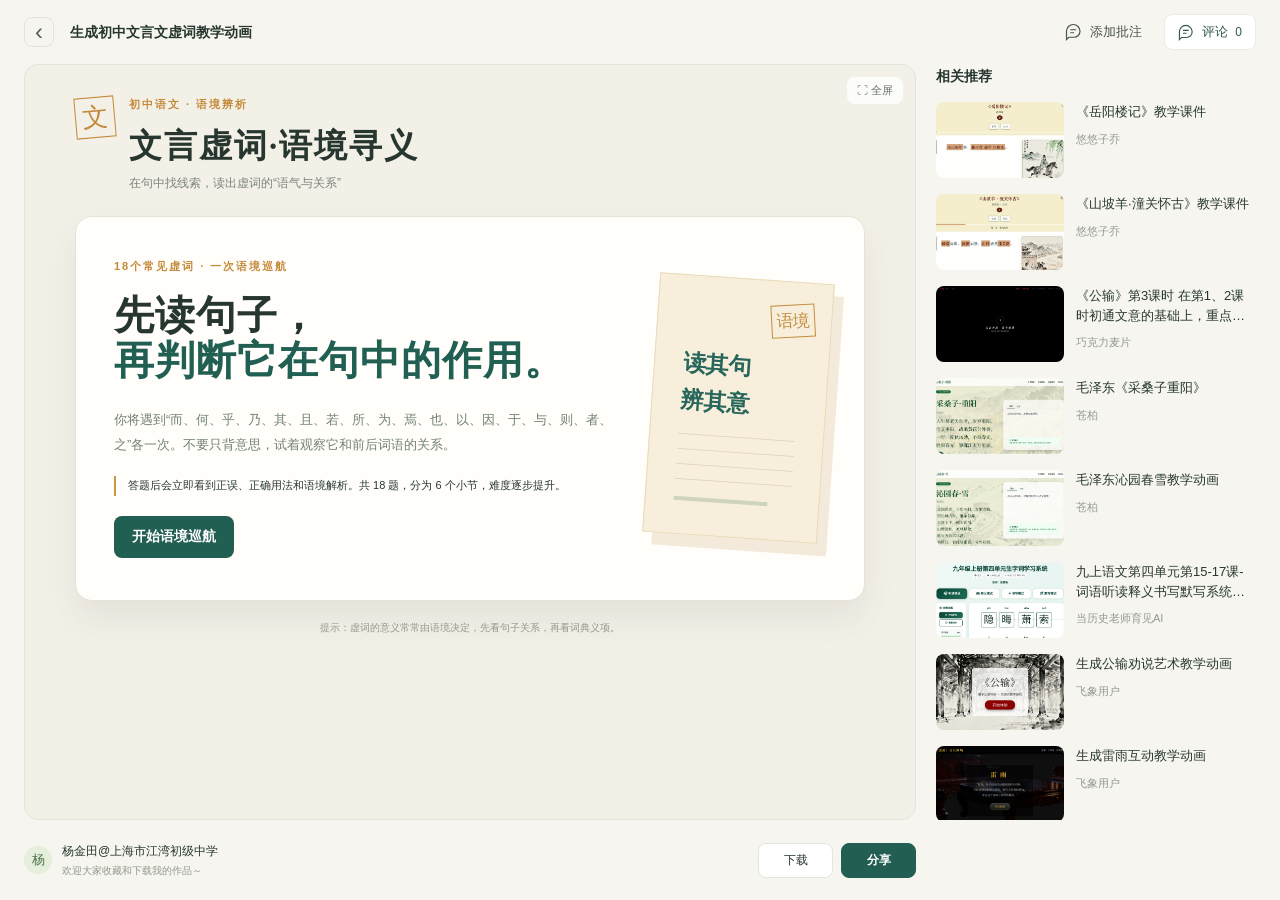
==== detail.html @ fed33a8f "Add in-page comments to shared resource detail" ====
<!doctype html>
<html lang="zh-CN"><head><meta charset="utf-8"><meta name="viewport" content="width=device-width,initial-scale=1"><title>文言虚词 · 语境寻义 — 飞象老师</title><link rel="stylesheet" href="comments.css?v=28"><link rel="stylesheet" href="document-preview.css?v=25"><link rel="stylesheet" href="detail.css?v=32"></head>
<body class="detail-page" data-current-user="owner">
<header class="site-head"><div class="detail-heading"><a class="detail-back" href="./works.html" aria-label="返回我的作品">‹</a><h1 id="detail-title">结合初中语文文言文常见18个虚词，生成虚词互动知识问答</h1></div><div class="tools"><button id="add-comment" class="mode-button" aria-label="添加批注" title="添加批注"></button></div></header>
<div id="mode-tip" hidden><span><i></i>评论模式 · 点击课件中的文字、图片或卡片，添加评论</span><button id="exit-mode">退出评论</button></div>
<main class="workspace"><aside id="edit-chat" hidden aria-label="AI 修改对话"><div class="chat-head"><div><strong>AI 修改</strong><small>围绕当前课件继续调整</small></div><button id="close-chat" aria-label="收起修改对话">×</button></div><div id="chat-messages"><div class="chat-welcome"><span>✧</span><h2>把建议变成修改</h2><p>引用课件中的评论，或选中内容提出修改要求。</p></div></div><form id="chat-form"><div class="attachment-head"><button id="toggle-attachments" type="button" aria-expanded="true">引用内容 <span id="attachment-count">0</span></button><button id="clear-attachments" type="button">清空</button></div><div id="chat-attachments"></div><textarea id="chat-input" aria-label="修改对话消息" placeholder="补充修改要求，或按引用的评论调整…" maxlength="4000"></textarea><div class="chat-send-row"><span>修改当前课件</span><button id="chat-send" class="primary" aria-label="发送修改要求" disabled>↑</button></div><p id="chat-error" role="status" hidden></p></form></aside><section class="canvas" id="canvas" aria-label="课件预览"><button id="detail-fullscreen" aria-label="全屏预览">⛶ 全屏</button><div class="lesson" id="lesson"><div class="lesson-heading"><span class="seal" data-commentable>文</span><div><p class="eyebrow" data-commentable>初中语文 · 语境辨析</p><h1 data-commentable>文言虚词·语境寻义</h1><p class="subtitle" data-commentable>在句中找线索，读出虚词的“语气与关系”</p></div></div><div class="cover"><div class="cover-copy"><p class="eyebrow" data-commentable>18个常见虚词 · 一次语境巡航</p><h2 data-commentable>先读句子，<br><em>再判断它在句中的作用。</em></h2><p class="intro" data-commentable>你将遇到“而、何、乎、乃、其、且、若、所、为、焉、也、以、因、于、与、则、者、之”各一次。不要只背意思，试着观察它和前后词语的关系。</p><p class="note" data-commentable>答题后会立即看到正误、正确用法和语境解析。共 18 题，分为 6 个小节，难度逐步提升。</p><button class="start" id="start" data-commentable>开始语境巡航</button></div><div class="paper" data-commentable role="img" aria-label="读其句，辨其意"><span>语境</span><strong>读其句<br>辨其意</strong><i></i><i></i><i></i><i></i><b></b></div></div><p class="lesson-foot" data-commentable>提示：虚词的意义常常由语境决定，先看句子关系，再看词典义项。</p></div><div id="quiz" hidden><button id="back-cover" class="back-cover">‹ 返回课件首页</button><iframe id="course-frame" title="文言虚词互动练习" src="courseware.html" sandbox="allow-scripts allow-same-origin"></iframe></div></section>
<aside id="panel" hidden aria-label="课件评论"><div class="panel-head"><h2>评论 <span id="panel-count">0</span></h2><button id="close-panel" aria-label="关闭评论面板">×</button></div><div id="thread-list"></div><div class="panel-bulk" id="panel-bulk" hidden><button id="revise-all" class="primary">一键全部修改</button></div></aside><aside id="detail-recommendations" aria-label="相关推荐"><h2>相关推荐</h2><article class="detail-recommendation"><img src="./文件详情页_files/TRWwrHUAxd6QvVJCUujNQP.png" alt="" loading="lazy"><div><p>《岳阳楼记》教学课件</p><small>悠悠子乔</small></div></article><article class="detail-recommendation"><img src="./文件详情页_files/nLKCg3E2eRx4oBBVTKG2jk.png" alt="" loading="lazy"><div><p>《山坡羊·潼关怀古》教学课件</p><small>悠悠子乔</small></div></article><article class="detail-recommendation"><img src="./文件详情页_files/JQMCxR5Jtrm7efFmc6kdR6.png" alt="" loading="lazy"><div><p>《公输》第3课时
在第1、2课时初通文意的基础上，重点研读论辩场景，赏析墨子缜密的论辩逻辑，可以考虑跨学科教学，语文和美术、信息技术、思政等融合。</p><small>巧克力麦片</small></div></article><article class="detail-recommendation"><img src="./文件详情页_files/JwwmZNBGWQ35Vw39wE4R2c.png" alt="" loading="lazy"><div><p>毛泽东《采桑子重阳》</p><small>苍柏</small></div></article><article class="detail-recommendation"><img src="./文件详情页_files/hGMYD43Jpicq8ZjE9L75Cg.png" alt="" loading="lazy"><div><p>毛泽东沁园春雪教学动画</p><small>苍柏</small></div></article><article class="detail-recommendation"><img src="./文件详情页_files/RGxp4Gha6MbQEvf3U6adBT.png" alt="" loading="lazy"><div><p>九上语文第四单元第15-17课-词语听读释义书写默写系统V4.0-张贯峰</p><small>当历史老师育见AI</small></div></article><article class="detail-recommendation"><img src="./文件详情页_files/33jnxq68U2HXf5PR7qRmtM.png" alt="" loading="lazy"><div><p>生成公输劝说艺术教学动画</p><small>飞象用户</small></div></article><article class="detail-recommendation"><img src="./文件详情页_files/Het4X7wxGKfTLQnZAAHeMD.png" alt="" loading="lazy"><div><p>生成雷雨互动教学动画</p><small>飞象用户</small></div></article></aside></main>
<footer class="detail-footer"><div class="detail-author"><span class="avatar">杨</span><div><strong>杨金田@上海市江湾初级中学</strong><small>欢迎大家收藏和下载我的作品～</small></div></div><div class="detail-footer-actions"><button id="detail-download">下载</button><button id="detail-share" class="primary">分享</button></div></footer><button id="threads-toggle" class="comments-bubble" aria-label="查看全部评论" title="查看全部评论"><span class="bubble-icon"></span><span id="count">0</span></button><section id="comment-card" hidden aria-label="评论详情"></section><div id="marquee" hidden></div><div id="markers"></div><div id="highlight" hidden></div>
<form id="composer" hidden aria-label="添加评论"><div class="composer-head"><span class="avatar" id="composer-avatar">李</span><strong id="composer-name">李文静</strong><button type="button" id="cancel-comment" aria-label="取消评论">×</button></div><blockquote id="quote"></blockquote><textarea id="comment-input" maxlength="2000" placeholder="添加评论…" aria-label="评论内容"></textarea><div class="composer-foot"><span>⌘ / Ctrl + Enter 发送</span><button type="submit" id="send" disabled aria-label="确定" title="确定">✓</button></div></form>
<div id="selection-tools" hidden><div class="selection-buttons"><button id="ai-edit">✧ AI 编辑</button><button id="selection-comment">评论</button><button id="cancel-selection" aria-label="取消选取">×</button></div><form id="ai-form" hidden><textarea id="ai-input" aria-label="修改要求" placeholder="说说你想怎么修改" maxlength="2000"></textarea><button id="ai-submit" disabled aria-label="提交修改要求">✓</button><p id="ai-feedback" hidden role="status">当前为交互原型，尚未接入 AI 修改。你的要求已保留。</p></form></div><div id="toast" role="status" hidden></div><script src="file-examples.js?v=25"></script><script src="document-preview.js?v=25"></script><script src="comments.js?v=31"></script><script src="detail.js?v=32"></script></body></html>
---- comments.css ----
:root{font-family:-apple-system,BlinkMacSystemFont,"PingFang SC","Microsoft YaHei",sans-serif;color:#293a33;background:#fff;font-size:14px;--green:#225e52;--line:#e4e6de}*{box-sizing:border-box}body{margin:0}button,select,textarea{font:inherit}button,a,select{-webkit-tap-highlight-color:transparent}button{cursor:pointer;border:1px solid var(--line);background:#fff;border-radius:8px;padding:9px 14px;color:inherit}button:hover{background:#f1f5ef}button:disabled{opacity:.4;cursor:default}button:focus-visible,a:focus-visible,select:focus-visible,textarea:focus-visible{outline:3px solid #98baab;outline-offset:3px}[hidden]{display:none!important}.site-head{height:64px;display:flex;align-items:center;justify-content:space-between;padding:0 24px;gap:18px}.brand{font-weight:850;font-size:19px;color:#25362e;text-decoration:none;white-space:nowrap}.brand span{display:inline-block;margin-left:16px;padding-left:16px;border-left:1px solid #d4d6ce;font-size:11px;letter-spacing:1px;font-weight:400;color:#8c918a}.tools{display:flex;align-items:center;gap:10px}.identity-label{font-size:11px;color:#8d948b;display:flex;align-items:center;gap:8px}.identity-label select{color:#59675d;border:0;background:#f5f6f2;padding:8px;border-radius:7px;font-size:12px}.divider{height:22px;border-left:1px solid var(--line);margin:0 6px}.primary{background:var(--green);border-color:var(--green);color:white;font-weight:600}.primary:hover{background:#194c42}.quiet{border-color:transparent}.quiet span{padding:1px 6px;background:#eef1eb;border-radius:5px;font-size:12px;color:#69776d;margin-left:4px}.workspace{display:flex;gap:12px;padding:0 12px 12px;height:calc(100vh - 64px)}.canvas{position:relative;flex:1;min-width:0;background:#f3f0e8;border:1px solid #e1e5dc;border-radius:14px;overflow:auto}.lesson{max-width:1040px;margin:32px auto;padding:0 46px}.lesson-heading{display:flex;align-items:flex-start;gap:14px;margin:0 0 24px}.seal{color:#c48a3a;border:1.5px solid #c48a3a;padding:2px 6px;font:26px Georgia,"Songti SC",serif;transform:rotate(-5deg)}.eyebrow{font-size:11px;color:#c48a3a;font-weight:650;letter-spacing:2px;margin:0 0 12px}h1{font:600 33px Georgia,"Songti SC",serif;margin:0 0 6px;letter-spacing:2px}.subtitle{font-size:12px;color:#7b8479;margin:0}.cover{padding:52px 50px;display:flex;gap:40px;align-items:center;background:#fffefa;border:1px solid #e8e2d6;border-radius:17px;box-shadow:0 18px 34px #3f493015}.cover-copy{flex:1;min-width:0}.cover h2{font:600 clamp(32px,3.2vw,49px)/1.14 Georgia,"Songti SC",serif;letter-spacing:1px;margin:20px 0 24px}.cover em{color:#225f53;font-style:normal}.intro{font-size:13px;line-height:1.9;color:#738073;margin:0 0 18px}.note{font-size:11px;line-height:1.8;border-left:2px solid #c99546;padding-left:12px;margin-bottom:20px}.start{background:#225f53;color:white;font-weight:600;border:0;padding:12px 18px}.start:hover{background:#174f44}.paper{position:relative;flex:0 0 210px;height:275px;background:#f7efdc;border:1px solid #e8dab8;transform:rotate(4deg);box-shadow:10px 12px #f4eadb;padding:70px 28px 20px;color:#27665a}.paper span{position:absolute;right:16px;top:22px;border:1px solid #c58d3e;color:#c58d3e;padding:4px;font:17px Georgia,"Songti SC",serif;transform:rotate(-7deg)}.paper strong{font:600 23px/1.6 Georgia,"Songti SC",serif}.paper i{display:block;height:15px;border-bottom:1px solid #e3d8bd}.paper b{display:block;width:80%;border-bottom:4px solid #ced4be;margin-top:17px}.lesson-foot{text-align:center;color:#93998b;font-size:10px;margin-top:20px}#mode-tip{padding:10px 24px;background:#eef5ed;border-block:1px solid #dbe8dc;display:flex;align-items:center;justify-content:space-between;color:#40634f;font-size:13px}#mode-tip i{display:inline-block;width:7px;height:7px;border-radius:50%;background:#568d68;margin-right:8px}#mode-tip button{padding:3px 10px;border-color:transparent;background:transparent}body.commenting .workspace{height:calc(100vh - 111px)}#panel{width:330px;flex:0 0 330px;border:1px solid var(--line);border-radius:12px;display:flex;flex-direction:column;background:#fff}.panel-head{display:flex;align-items:center;justify-content:space-between;padding:16px 18px}.panel-head h2{font-size:16px;margin:0}.panel-head h2 span{font-size:12px;color:#929b91;margin-left:7px}.panel-head button,.composer-head button{border:0;padding:0 6px;font-size:23px;background:none;color:#849083}.panel-filter{display:flex;gap:20px;padding:0 18px;border-bottom:1px solid var(--line)}.panel-filter button{border:0;border-radius:0;padding:8px 0 12px;color:#899187;font-size:13px}.panel-filter button.active{border-bottom:2px solid var(--green);color:var(--green)}#thread-list{overflow:auto;flex:1;padding:16px}.empty{padding:60px 10px;text-align:center;color:#959d91;line-height:1.8;font-size:13px}.empty strong{display:block;color:#586852;font-size:15px;margin-bottom:6px}.panel-note{font-size:11px;color:#a1a69d;padding:12px 18px;margin:0;border-top:1px solid #f0f1ed}.thread{padding:15px 0;border-bottom:1px solid #edf0e8}.thread:first-child{padding-top:0}.thread.selected{background:#f6f9f3;box-shadow:0 0 0 10px #f6f9f3}.thread-quote{border:0;border-left:2px solid #bdcdb6;border-radius:0;background:#f5f6f1;width:100%;text-align:left;font-size:12px;color:#73816c;overflow:hidden;text-overflow:ellipsis;white-space:nowrap;padding:9px 10px;margin:0 0 12px}.person{display:flex;gap:8px;align-items:center;font-size:12px}.avatar{display:inline-flex;align-items:center;justify-content:center;flex:0 0 28px;height:28px;width:28px;background:#e6eedc;border-radius:50%;color:#4f704d;font-size:13px}.person small{margin-left:auto;color:#a1a89b;font-size:10px}.message{margin:9px 0 10px;line-height:1.65;font-size:13px;white-space:pre-wrap;overflow-wrap:anywhere}.thread-actions{display:flex;gap:12px}.thread-actions button{border:0;padding:0;font-size:12px;color:#78896f;background:none}.replies{margin:12px 0 0 12px;border-left:1px solid #e3e9dc;padding-left:12px}.reply-form{margin-top:12px}.reply-form textarea{width:100%;min-height:65px;border:1px solid #dce4d5;border-radius:6px;padding:8px;resize:vertical}.reply-form button{margin-top:6px;padding:6px 12px;font-size:12px}#highlight{position:fixed;border:2px solid #488772;border-radius:5px;pointer-events:none;z-index:15;background:#44846809}.comment-pin{position:fixed;z-index:18;width:27px;height:27px;padding:0;border-radius:50% 50% 50% 4px;border:2px solid #fff;background:#276958;color:#fff;box-shadow:0 2px 7px #254c3933;font-size:11px}.comment-pin:hover{background:#194f41}#composer{position:fixed;z-index:25;width:330px;background:#fff;border:1px solid #dce3d6;border-radius:13px;box-shadow:0 14px 40px #263b3424;padding:16px}.composer-head{display:flex;align-items:center;gap:8px;font-size:13px}.composer-head button{margin-left:auto}#quote{margin:12px 0 8px;padding-left:10px;border-left:2px solid #bfccb6;color:#89937e;white-space:nowrap;overflow:hidden;text-overflow:ellipsis;font-size:12px}#comment-input{border:0;outline:none;width:100%;height:94px;resize:vertical;padding:8px 0;font-size:13px;line-height:1.7}.composer-foot{display:flex;align-items:center;justify-content:space-between;gap:8px}.composer-foot span{color:#a0a799;font-size:10px}.composer-foot button{font-size:12px;padding:8px 12px}#toast{position:fixed;z-index:60;bottom:32px;left:50%;transform:translateX(-50%);background:#263e32;color:#fff;padding:11px 22px;border-radius:10px;font-size:13px;box-shadow:0 8px 26px #263e3226}#quiz{height:100%;display:flex;flex-direction:column}.back-cover{align-self:flex-start;border:0;margin:10px;background:transparent;font-size:12px}iframe{flex:1;width:100%;border:0;min-height:620px}body.commenting [data-commentable]{cursor:crosshair}body.commenting [data-commentable]:hover{outline:2px solid #91b4a0;outline-offset:3px;border-radius:3px}@media(max-width:1100px){.lesson{padding:0 24px}.cover{padding:34px;gap:25px}.paper{flex-basis:160px;height:250px}.workspace:has(#panel:not([hidden])) .paper{display:none}.brand span{display:none}}@media(max-width:720px){.site-head{height:auto;min-height:100px;padding:12px;flex-wrap:wrap}.tools{width:100%;gap:4px;justify-content:space-between}.identity-label{font-size:0}.identity-label select{max-width:145px}.divider{display:none}.workspace{height:calc(100dvh - 105px)}body.commenting .workspace{height:calc(100dvh - 159px)}.lesson{padding:0 18px}.cover{padding:26px}.paper{display:none}h1{font-size:26px}.cover h2{font-size:35px}#panel{position:fixed;right:12px;top:112px;bottom:12px;z-index:21;width:min(330px,calc(100vw - 24px));box-shadow:0 10px 30px #29463020}#mode-tip{padding:8px 12px;font-size:11px}#mode-tip span{max-width:75%}#composer{width:min(330px,calc(100vw - 24px))}}
/* Compact document controls, following the inspected WorkBuddy interaction. */
.site-head{height:56px;padding:0 20px}.workspace,body.commenting .workspace{height:calc(100vh - 56px)}.mode-button{width:34px;height:34px;padding:8px;border:0;background:transparent;color:#49534d;border-radius:8px}.mode-button svg{width:18px;height:18px;display:block}.mode-button[aria-pressed=true]{background:#e8eeea;color:#173e2c}.tools{gap:6px}.comments-bubble{position:fixed;right:27px;top:76px;z-index:20;border:1px solid #ecede8;border-radius:50%;width:46px;height:46px;padding:12px;background:#fff;box-shadow:0 4px 14px #25392a13}.bubble-icon svg{width:23px;height:23px;display:block}.comments-bubble #count{position:absolute;right:-3px;top:-4px;background:#4c5650;border:2px solid white;border-radius:10px;font-size:10px;min-width:19px;line-height:15px;color:white}.workspace:has(#panel:not([hidden]))~.comments-bubble{display:none}#panel{position:fixed;right:20px;top:72px;bottom:20px;z-index:22;width:320px;border-radius:10px;box-shadow:0 12px 32px #223b2820}.panel-pinned #panel{position:relative;top:auto;right:auto;bottom:auto;box-shadow:none;flex:0 0 320px}.panel-head{padding:12px;gap:8px}.panel-head h2{font-size:14px;white-space:nowrap}.panel-head h2 span{display:none}#comment-filter{border:0;border-radius:5px;padding:5px 6px;font-size:12px;color:#546052;background:#f3f5f1}#pin-panel{margin-left:auto;font-size:19px}#thread-list{padding:8px 12px}.thread,.thread:first-child{border:1px solid #e8eae4;border-radius:8px;padding:12px;margin:0 0 14px;background:#fff}.thread.selected{box-shadow:0 3px 10px #30432c12;background:white;border-color:#c4d2c0}.thread-quote{padding:3px 8px;margin-bottom:13px;background:#fafbf8;font-size:11px}.person small{font-size:10px}.comment-pin{background:#e8efdf;border-color:white;color:#527542;width:25px;height:25px;border-radius:50%;font-size:11px;box-shadow:0 1px 6px #244b292b}.comment-pin:hover{background:#dce8cf;color:#385b32}#highlight{border:1.5px solid #448be6;border-radius:2px;background:transparent}body.commenting [data-commentable]:hover{outline-color:#8eb7ed;outline-width:1px}#composer{width:320px;padding:12px;border-radius:9px;box-shadow:0 5px 22px #23372c19}.composer-head{font-size:12px}.composer-head .avatar{width:23px;height:23px;flex-basis:23px;font-size:11px}#quote{display:none}#comment-input{height:64px;min-height:44px;border:1px solid #dce1d7;border-radius:9px;margin-top:10px;padding:10px 42px 10px 10px;font-size:12px}.composer-foot>span{display:none}.composer-foot button{position:absolute;right:21px;bottom:26px;width:26px;height:26px;padding:0;border-radius:50%;font-size:16px;background:#476a54;border:0}.composer-foot button:disabled{background:#d9dcda;opacity:1}#selection-tools{position:fixed;z-index:26;background:#fff;border:1px solid #e2e6de;box-shadow:0 4px 18px #25433016;border-radius:8px;padding:4px;max-width:calc(100vw - 24px)}.selection-buttons{display:flex;gap:2px}.selection-buttons button{padding:6px 9px;border:0;font-size:12px;border-radius:5px}#ai-form{position:relative;border-top:1px solid #edf0e9;padding-top:5px;width:300px}#ai-input{width:100%;min-height:55px;resize:vertical;padding:10px 40px 8px 8px;border:0;font-size:12px;outline:0}#ai-submit{position:absolute;right:6px;top:15px;border:0;background:#476a54;color:white;width:26px;height:26px;border-radius:50%;padding:0}#ai-feedback{font-size:11px;color:#7c866f;padding:0 8px 6px;line-height:1.6;margin:0}@media(max-width:720px){.site-head{height:100px}.workspace,body.commenting .workspace{height:calc(100dvh - 100px)}.comments-bubble{top:115px}#panel,.panel-pinned #panel{position:fixed;top:112px;right:12px;bottom:12px;width:min(320px,calc(100vw - 24px))}}

/* Production-facing toolbar: no identity switcher. */
.tools .mode-button{width:auto;min-width:70px;display:inline-flex;align-items:center;justify-content:center;gap:7px;padding:8px 10px;font-size:13px}.tools .mode-button svg{flex-shrink:0}
/* Comment-to-chat editing flow. */
.revise-comment{width:100%;margin-top:13px;padding:8px;border:0;background:#eef2ec;color:#42614d;font-size:12px}.revise-comment:hover{background:#e3ebe0}#edit-chat{width:360px;flex:0 0 360px;background:#fff;border:1px solid var(--line);border-radius:12px;display:flex;flex-direction:column;overflow:hidden}.chat-head{padding:19px 18px;display:flex;align-items:center;justify-content:space-between;border-bottom:1px solid #edf0e9}.chat-head strong{font-size:15px}.chat-head small{display:block;color:#919b8a;font-size:11px;margin-top:5px}.chat-head button{border:0;background:transparent;font-size:22px;color:#8b9484;padding:0 5px}#chat-messages{flex:1;min-height:60px;overflow:auto;padding:20px}.chat-welcome{padding:35px 8px}.chat-welcome>span{font-size:25px;color:#577e64}.chat-welcome h2{font-size:19px;margin:15px 0 10px;font-weight:600}.chat-welcome p{font-size:13px;line-height:1.85;color:#8a9482;margin:0}#chat-form{padding:13px;margin:12px;border:1px solid #dce3d7;border-radius:14px;box-shadow:0 4px 15px #26382108}.attachment-head{display:flex;justify-content:space-between;align-items:center;margin-bottom:7px}.attachment-head button{border:0;background:none;color:#7c8b70;font-size:11px;padding:3px 0}#toggle-attachments{color:#4e6e50;font-size:12px}#attachment-count{background:#eaf0e4;border-radius:4px;padding:1px 5px;margin-left:5px}#chat-attachments{max-height:220px;overflow:auto}.chat-attachment{background:#f6f8f3;padding:10px;border-radius:7px;margin:0 0 7px}.attachment-label{display:flex;justify-content:space-between;align-items:center;color:#88947c;font-size:10px}.attachment-label button{padding:0 3px;border:0;background:none;font-size:16px}.chat-attachment blockquote{border-left:2px solid #b9c9ae;margin:6px 0;padding-left:8px;font-size:11px;color:#7a886e;max-height:52px;overflow:auto;overflow-wrap:anywhere}.chat-attachment small{font-size:10px;color:#8e9b82}.chat-attachment p{font-size:12px;line-height:1.6;margin:7px 0 0;color:#42583b;white-space:pre-wrap;overflow-wrap:anywhere}#chat-input{width:100%;border:0;outline:none;resize:vertical;min-height:90px;padding:10px 0;font-family:inherit;font-size:13px;line-height:1.8;color:#344b32}.chat-send-row{display:flex;align-items:center;justify-content:space-between}.chat-send-row span{font-size:10px;color:#a0a895}.chat-send-row button{width:30px;height:30px;border-radius:9px;padding:0;font-size:19px}#chat-error{font-size:11px;line-height:1.7;margin:12px 0 0;color:#8a7450}.chat-open .lesson{padding:0 24px}.chat-open .cover{padding:32px}@media(max-width:900px){#edit-chat{width:310px;flex-basis:310px}}@media(max-width:720px){#edit-chat{position:fixed;left:12px;right:12px;bottom:12px;top:112px;width:auto;z-index:24;box-shadow:0 10px 35px #29412b20}}
/* One annotation entry for every collaborator. */
#marquee{position:fixed;z-index:24;pointer-events:none;border:1px solid #448be6;background:#448be618}#composer .composer-foot{margin-top:8px;justify-content:flex-end}#composer .composer-foot button{position:static;width:auto;height:30px;padding:0 12px;border-radius:7px;font-size:12px}#comment-input{padding-right:10px}body.commenting #lesson{user-select:none}
#composer #quote{display:block;font-size:11px;margin:10px 0 2px;max-height:38px;overflow:hidden}

/* Separate confirming a comment from sending it to the editing conversation. */
#composer .composer-foot{gap:8px}#composer .composer-foot #send{background:#fff;color:#52634e;border:1px solid #dce3d7}#composer .composer-foot #send:hover{background:#f3f6ef}#composer .composer-foot button:disabled{opacity:.45;cursor:default}#edit-chat{width:38%;flex:0 0 38%;max-width:600px;min-width:320px}#chat-messages{padding:26px}.chat-open .canvas{flex:1;min-width:0}@media(max-width:720px){#edit-chat{width:auto;max-width:none;min-width:0}}
/* Draft confirms first; editing action belongs to the saved comment card. */
#composer #quote{display:none}#composer #comment-input{padding-right:48px;height:64px}#composer .composer-foot{margin:0}#composer .composer-foot #send{position:absolute;right:23px;bottom:29px;width:30px;height:30px;border:0;border-radius:50%;padding:0;font-size:19px;color:#fff;background:#456b54}#composer .composer-foot #send:disabled{background:#d1d4d0;opacity:1}#comment-card{position:fixed;z-index:26;width:340px;max-width:calc(100vw - 24px);max-height:calc(100dvh - 80px);overflow:auto;padding:16px;background:white;border:1px solid #cdd4c9;border-radius:11px;box-shadow:0 6px 20px #21392313}.saved-comment-head{display:flex;align-items:flex-start;gap:12px;margin-bottom:18px}.saved-comment-head blockquote{flex:1;border-left:3px solid #ebe98e;padding:5px 10px;margin:0;color:#89907f;font-size:12px;max-height:65px;overflow:auto;overflow-wrap:anywhere}.saved-comment-head button{padding:0 3px;border:0;color:#8a9184;background:none;font-size:21px}#comment-card .message{font-size:14px;margin:13px 0 20px}.saved-reply{position:relative}.saved-reply textarea{display:block;width:100%;min-height:52px;height:52px;resize:vertical;border:1px solid #a7afa0;background:#fafbf9;border-radius:12px;padding:14px 47px 12px 12px;font-size:13px}.saved-reply button{position:absolute;right:9px;bottom:10px;border:0;border-radius:50%;width:30px;height:30px;padding:0;background:#456b54;color:white;font-size:18px}.saved-reply button:disabled{background:#d1d4d0;opacity:1}#comment-card .revise-comment{background:#eeefec;border-radius:10px;font-size:13px;font-weight:600;padding:12px;margin-top:10px;color:#273b2d}.saved-replies{max-height:150px;overflow:auto;border-top:1px solid #ecefe8;padding-top:10px;margin-bottom:12px}

.embedded-preview .site-head{display:none}.embedded-preview .workspace,.embedded-preview.commenting .workspace{height:100vh;padding:0}.embedded-preview .canvas{border:0;border-radius:0}.embedded-preview .comments-bubble{top:12px;right:14px}.embedded-preview #course-frame{min-height:0}.embedded-preview #back-cover{display:none}.embedded-preview .lesson{padding:0 20px}.embedded-preview .cover{padding:26px}.embedded-preview .paper{display:none}

/* Author controls for saved comments and replies. */
.comment-actions{gap:12px;margin:-8px 0 14px}.comment-actions button{font-size:12px}.comment-actions button:last-child:hover{color:#b4483c}.comment-edit-form{margin:12px 0 16px}.comment-edit-form textarea{display:block;width:100%;min-height:88px;resize:vertical;padding:10px 12px;border:1px solid #bcc9bd;border-radius:9px;background:#fafbf9;color:#273b2d;font:inherit;font-size:13px;line-height:1.6}.comment-edit-form textarea:focus{outline:2px solid #456b5433;border-color:#456b54}.comment-edit-actions{display:flex;justify-content:flex-end;gap:8px;margin-top:8px}.comment-edit-actions button{padding:6px 14px;font-size:12px;border-radius:7px}.comment-edit-actions button:disabled{opacity:.4;cursor:default}.comment-actions[hidden]{display:none}

/* Compact author actions in the upper-right overflow menu. */
.comment-message,.thread{position:relative}.comment-more{position:absolute;right:0;top:0;z-index:3}.comment-more[hidden]{display:none}.comment-more summary{list-style:none;display:flex;align-items:center;justify-content:center;width:28px;height:28px;border-radius:7px;color:#81877d;cursor:pointer;font-size:12px;letter-spacing:2px;user-select:none}.comment-more summary::-webkit-details-marker{display:none}.comment-more summary:hover,.comment-more[open] summary{background:#f0f2ed;color:#344d3c}.comment-more summary:focus-visible{outline:2px solid #769776;outline-offset:2px}.comment-menu{position:absolute;right:0;top:32px;width:112px;padding:5px;background:#fff;border:1px solid #e2e5df;border-radius:9px;box-shadow:0 6px 20px #2036261c}.comment-menu button{display:block;width:100%;padding:8px 12px;text-align:left;border:0;background:transparent;font:inherit;font-size:13px;color:#354636;border-radius:5px;cursor:pointer}.comment-menu button:hover{background:#f3f5f0}.comment-menu button:last-child{color:#b64b40}.saved-comment-head .comment-more{position:relative;flex:0 0 auto}.saved-comment-head{gap:6px}.thread-more{top:12px;right:12px}.thread:has(>.thread-more)>.thread-quote{padding-right:32px}.comment-message:has(>.comment-more)>.person{padding-right:32px}

.site-head .tools{gap:8px}.site-head #edit-mode{display:inline-flex;align-items:center;justify-content:center;flex:0 0 36px;width:36px;height:36px;min-width:36px;padding:0;margin:0;border:1px solid transparent;border-radius:9px;background:transparent;color:#34463b;box-sizing:border-box}.site-head #edit-mode:hover{background:#e5eade}.site-head #edit-mode svg{display:block;width:20px;height:20px;flex:0 0 20px;margin:0}.site-head #edit-mode[hidden]{display:none!important}

/* Reveal individual revision only after selecting a comment. */
#thread-list>.thread>.revise-comment{display:none}#thread-list>.thread.selected>.revise-comment{display:block}.thread{cursor:pointer}.thread:focus-visible{outline:2px solid #769776;outline-offset:2px}.panel-bulk{flex:0 0 auto;padding:12px;border-top:1px solid var(--line);background:#fff;border-radius:0 0 10px 10px}.panel-bulk button{width:100%;font-size:13px;padding:11px}#thread-list{min-height:0;flex:1;overflow:auto}
---- document-preview.css ----
.document-preview .canvas{background:#eeefeb}.document-preview #lesson{max-width:none;margin:0;padding:0 24px 32px}.document-bar{position:sticky;top:0;z-index:4;display:flex;align-items:center;justify-content:space-between;gap:12px;padding:13px 2px;background:#eeefeb;color:#717b6d;font-size:12px}.document-bar>span{overflow:hidden;text-overflow:ellipsis;white-space:nowrap}.document-pagination{display:flex;align-items:center;gap:12px;white-space:nowrap}.document-pagination button{padding:2px 9px;font-size:19px;background:#fafbf8;border-color:#dfe3d9}.document-sheet{position:relative;background:#fff;max-width:780px;min-height:820px;margin:0 auto;padding:54px 50px 64px;box-shadow:0 2px 12px #2238200a;border:1px solid #e1e4dc;color:#30382c}.document-sheet h1{font-size:26px;line-height:1.6;margin:0 0 12px;font-weight:600}.document-subtitle{font-size:12px;color:#919588;margin:0 0 36px}.document-sheet h2{font-size:17px;margin:28px 0 12px;font-weight:600}.document-sheet section p{font-size:14px;line-height:2.1;white-space:pre-wrap;margin:0}.document-sheet footer{position:absolute;bottom:24px;left:0;right:0;text-align:center;font-size:11px;color:#a0a596}.format-md .document-sheet{min-height:640px;border:0;border-radius:8px;font-family:-apple-system,'PingFang SC',sans-serif}.format-md .document-sheet h1{border-bottom:1px solid #e5e9df;padding-bottom:18px}.format-word .document-sheet,.format-pdf .document-sheet{font-family:'Songti SC',serif}.format-ppt .document-sheet{min-height:440px;aspect-ratio:16/9;padding:40px 44px;background:#f9f6ed;border:0;border-top:5px solid #386353}.format-ppt .document-sheet h1{font-size:34px;color:#245649}.format-ppt .document-sheet h2{color:#517658;font-size:18px;margin-top:24px}.format-ppt .document-sheet section p{font-size:18px;line-height:1.8}.format-ppt .document-subtitle{margin-bottom:18px}.document-preview .comments-bubble{top:60px}.document-preview.embedded-preview .comments-bubble{top:57px;right:10px}@media(max-width:650px){.document-preview #lesson{padding:0 12px 20px}.document-sheet{padding:30px 24px 58px}.format-ppt .document-sheet{padding:26px 24px 52px;min-height:420px}.format-ppt .document-sheet h1{font-size:27px}}
---- detail.css ----
body.detail-page{background:#f6f5f0;color:#27372f}
.detail-page .site-head{max-width:1540px;margin:auto;padding:0 24px;height:64px;gap:20px}
.detail-heading{display:flex;align-items:center;gap:16px;min-width:0}
.detail-back{display:grid;place-items:center;flex-shrink:0;width:30px;height:30px;border:1px solid #e3e4dc;border-radius:8px;color:#566257;text-decoration:none;font-size:24px}
.detail-heading h1{font:600 14px/1.5 -apple-system,BlinkMacSystemFont,"PingFang SC",sans-serif;letter-spacing:0;overflow:hidden;text-overflow:ellipsis;white-space:nowrap;margin:0}
.detail-page .tools{flex-shrink:0;gap:10px;width:auto}
.detail-page #add-comment{display:flex;align-items:center;gap:7px;width:auto;height:36px;padding:8px 12px;white-space:nowrap}
.detail-page .comments-bubble{position:static;display:flex!important;align-items:center;gap:7px;width:auto;height:36px;border-radius:8px;padding:8px 13px;background:#fff;box-shadow:none;font-size:13px;color:#315a48}
.detail-page .comments-bubble[hidden]{display:none!important}
.detail-page .comments-bubble[aria-expanded=true]{background:#e5ede3;border-color:#b9cdb7}
.detail-page .bubble-icon svg{width:17px;height:17px}
.detail-page .comments-bubble #count{position:static;background:transparent;color:inherit;border:0;font-size:12px;min-width:0}
.detail-page .workspace,.detail-page.commenting .workspace{max-width:1540px;margin:auto;display:flex;gap:20px;padding:0 24px;height:calc(100dvh - 144px);min-height:460px}
.detail-page .canvas{border-radius:14px;min-width:0;background:#f3f0e8}
.detail-page .lesson{margin:32px auto;padding:0 50px}
.detail-page .cover{padding:42px 38px;gap:28px}
.detail-page .cover h2{font-size:clamp(30px,3.1vw,46px)}
.detail-page .paper{flex-basis:175px;height:260px}
.detail-page #detail-fullscreen{position:sticky;float:right;right:12px;top:12px;z-index:5;padding:6px 10px;margin:12px 12px 0 0;background:#ffffffcc;color:#697369;font-size:11px;border:0}
.detail-page #panel{position:static;flex:0 0 320px;width:320px;min-width:0;box-shadow:none;z-index:22;border-radius:12px}
.detail-page #detail-recommendations{flex:0 0 320px;width:320px;overflow:auto}
#detail-recommendations h2{font-size:14px;margin:4px 0 16px}
.detail-recommendation{display:flex;gap:12px;margin-bottom:16px}
.detail-recommendation img{width:128px;height:76px;object-fit:cover;border-radius:8px;background:#eceee7}
.detail-recommendation p{font-size:13px;line-height:1.5;margin:0 0 8px;display:-webkit-box;-webkit-line-clamp:2;-webkit-box-orient:vertical;overflow:hidden}
.detail-recommendation small{font-size:11px;color:#939b8f}
.detail-page .workspace:has(#panel:not([hidden])) #detail-recommendations{display:none}
.detail-footer{max-width:1540px;margin:0 auto;min-height:80px;padding:14px 364px 14px 24px;display:flex;align-items:center;justify-content:space-between;gap:16px}
.detail-author{display:flex;align-items:center;gap:10px}.detail-author strong{font-size:12px;font-weight:500}.detail-author small{display:block;color:#91988b;font-size:10px;margin-top:4px}
.detail-footer-actions{display:flex;gap:8px}.detail-footer-actions button{min-width:75px;font-size:12px;padding:8px 16px}
.detail-page .canvas:fullscreen{background:#f3f0e8;overflow:auto;padding:32px}
@media(max-width:1100px){.detail-page .paper{display:none}.detail-page .lesson{padding:0 24px}.detail-page #panel,.detail-page #detail-recommendations{flex-basis:280px;width:280px}.detail-footer{padding-right:324px}}
@media(max-width:760px){.detail-page .site-head{padding:10px 14px;height:auto;min-height:64px;flex-wrap:wrap}.detail-page .tools{margin-left:auto}.detail-page .workspace,.detail-page.commenting .workspace{padding:0 12px;min-height:420px;height:calc(100dvh - 180px)}.detail-page #detail-recommendations{display:none}.detail-page #panel{position:fixed;top:112px;bottom:80px;right:12px;width:min(330px,calc(100vw - 24px));box-shadow:0 8px 28px #213e3025}.detail-footer{padding:14px 12px}.detail-author strong{font-size:10px}.detail-page .cover{padding:24px}.detail-heading h1{font-size:12px}}
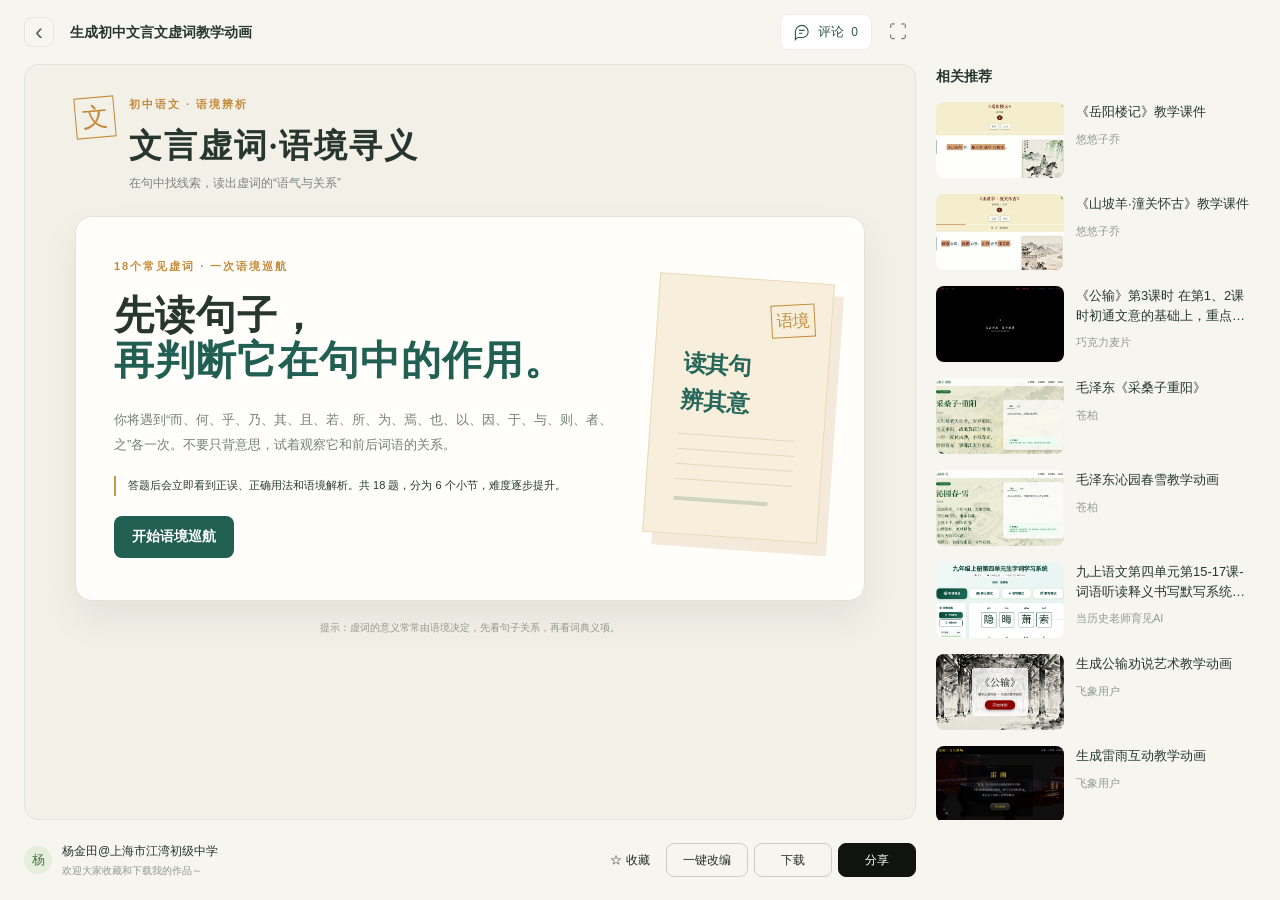
==== commit f3b49156: "Consolidate detail actions and restore original footer controls" ====
--- a/detail.html
+++ b/detail.html
@@ -1,11 +1,11 @@
 <!doctype html>
-<html lang="zh-CN"><head><meta charset="utf-8"><meta name="viewport" content="width=device-width,initial-scale=1"><title>文言虚词 · 语境寻义 — 飞象老师</title><link rel="stylesheet" href="comments.css?v=28"><link rel="stylesheet" href="document-preview.css?v=25"><link rel="stylesheet" href="detail.css?v=32"></head>
+<html lang="zh-CN"><head><meta charset="utf-8"><meta name="viewport" content="width=device-width,initial-scale=1"><title>文言虚词 · 语境寻义 — 飞象老师</title><link rel="stylesheet" href="comments.css?v=28"><link rel="stylesheet" href="document-preview.css?v=25"><link rel="stylesheet" href="detail.css?v=33"></head>
 <body class="detail-page" data-current-user="owner">
 <header class="site-head"><div class="detail-heading"><a class="detail-back" href="./works.html" aria-label="返回我的作品">‹</a><h1 id="detail-title">结合初中语文文言文常见18个虚词，生成虚词互动知识问答</h1></div><div class="tools"><button id="add-comment" class="mode-button" aria-label="添加批注" title="添加批注"></button></div></header>
 <div id="mode-tip" hidden><span><i></i>评论模式 · 点击课件中的文字、图片或卡片，添加评论</span><button id="exit-mode">退出评论</button></div>
 <main class="workspace"><aside id="edit-chat" hidden aria-label="AI 修改对话"><div class="chat-head"><div><strong>AI 修改</strong><small>围绕当前课件继续调整</small></div><button id="close-chat" aria-label="收起修改对话">×</button></div><div id="chat-messages"><div class="chat-welcome"><span>✧</span><h2>把建议变成修改</h2><p>引用课件中的评论，或选中内容提出修改要求。</p></div></div><form id="chat-form"><div class="attachment-head"><button id="toggle-attachments" type="button" aria-expanded="true">引用内容 <span id="attachment-count">0</span></button><button id="clear-attachments" type="button">清空</button></div><div id="chat-attachments"></div><textarea id="chat-input" aria-label="修改对话消息" placeholder="补充修改要求，或按引用的评论调整…" maxlength="4000"></textarea><div class="chat-send-row"><span>修改当前课件</span><button id="chat-send" class="primary" aria-label="发送修改要求" disabled>↑</button></div><p id="chat-error" role="status" hidden></p></form></aside><section class="canvas" id="canvas" aria-label="课件预览"><button id="detail-fullscreen" aria-label="全屏预览">⛶ 全屏</button><div class="lesson" id="lesson"><div class="lesson-heading"><span class="seal" data-commentable>文</span><div><p class="eyebrow" data-commentable>初中语文 · 语境辨析</p><h1 data-commentable>文言虚词·语境寻义</h1><p class="subtitle" data-commentable>在句中找线索，读出虚词的“语气与关系”</p></div></div><div class="cover"><div class="cover-copy"><p class="eyebrow" data-commentable>18个常见虚词 · 一次语境巡航</p><h2 data-commentable>先读句子，<br><em>再判断它在句中的作用。</em></h2><p class="intro" data-commentable>你将遇到“而、何、乎、乃、其、且、若、所、为、焉、也、以、因、于、与、则、者、之”各一次。不要只背意思，试着观察它和前后词语的关系。</p><p class="note" data-commentable>答题后会立即看到正误、正确用法和语境解析。共 18 题，分为 6 个小节，难度逐步提升。</p><button class="start" id="start" data-commentable>开始语境巡航</button></div><div class="paper" data-commentable role="img" aria-label="读其句，辨其意"><span>语境</span><strong>读其句<br>辨其意</strong><i></i><i></i><i></i><i></i><b></b></div></div><p class="lesson-foot" data-commentable>提示：虚词的意义常常由语境决定，先看句子关系，再看词典义项。</p></div><div id="quiz" hidden><button id="back-cover" class="back-cover">‹ 返回课件首页</button><iframe id="course-frame" title="文言虚词互动练习" src="courseware.html" sandbox="allow-scripts allow-same-origin"></iframe></div></section>
 <aside id="panel" hidden aria-label="课件评论"><div class="panel-head"><h2>评论 <span id="panel-count">0</span></h2><button id="close-panel" aria-label="关闭评论面板">×</button></div><div id="thread-list"></div><div class="panel-bulk" id="panel-bulk" hidden><button id="revise-all" class="primary">一键全部修改</button></div></aside><aside id="detail-recommendations" aria-label="相关推荐"><h2>相关推荐</h2><article class="detail-recommendation"><img src="./文件详情页_files/TRWwrHUAxd6QvVJCUujNQP.png" alt="" loading="lazy"><div><p>《岳阳楼记》教学课件</p><small>悠悠子乔</small></div></article><article class="detail-recommendation"><img src="./文件详情页_files/nLKCg3E2eRx4oBBVTKG2jk.png" alt="" loading="lazy"><div><p>《山坡羊·潼关怀古》教学课件</p><small>悠悠子乔</small></div></article><article class="detail-recommendation"><img src="./文件详情页_files/JQMCxR5Jtrm7efFmc6kdR6.png" alt="" loading="lazy"><div><p>《公输》第3课时
 在第1、2课时初通文意的基础上，重点研读论辩场景，赏析墨子缜密的论辩逻辑，可以考虑跨学科教学，语文和美术、信息技术、思政等融合。</p><small>巧克力麦片</small></div></article><article class="detail-recommendation"><img src="./文件详情页_files/JwwmZNBGWQ35Vw39wE4R2c.png" alt="" loading="lazy"><div><p>毛泽东《采桑子重阳》</p><small>苍柏</small></div></article><article class="detail-recommendation"><img src="./文件详情页_files/hGMYD43Jpicq8ZjE9L75Cg.png" alt="" loading="lazy"><div><p>毛泽东沁园春雪教学动画</p><small>苍柏</small></div></article><article class="detail-recommendation"><img src="./文件详情页_files/RGxp4Gha6MbQEvf3U6adBT.png" alt="" loading="lazy"><div><p>九上语文第四单元第15-17课-词语听读释义书写默写系统V4.0-张贯峰</p><small>当历史老师育见AI</small></div></article><article class="detail-recommendation"><img src="./文件详情页_files/33jnxq68U2HXf5PR7qRmtM.png" alt="" loading="lazy"><div><p>生成公输劝说艺术教学动画</p><small>飞象用户</small></div></article><article class="detail-recommendation"><img src="./文件详情页_files/Het4X7wxGKfTLQnZAAHeMD.png" alt="" loading="lazy"><div><p>生成雷雨互动教学动画</p><small>飞象用户</small></div></article></aside></main>
-<footer class="detail-footer"><div class="detail-author"><span class="avatar">杨</span><div><strong>杨金田@上海市江湾初级中学</strong><small>欢迎大家收藏和下载我的作品～</small></div></div><div class="detail-footer-actions"><button id="detail-download">下载</button><button id="detail-share" class="primary">分享</button></div></footer><button id="threads-toggle" class="comments-bubble" aria-label="查看全部评论" title="查看全部评论"><span class="bubble-icon"></span><span id="count">0</span></button><section id="comment-card" hidden aria-label="评论详情"></section><div id="marquee" hidden></div><div id="markers"></div><div id="highlight" hidden></div>
+<footer class="detail-footer"><div class="detail-author"><span class="avatar">杨</span><div><strong>杨金田@上海市江湾初级中学</strong><small>欢迎大家收藏和下载我的作品～</small></div></div><div class="detail-footer-actions"><button id="detail-favorite" aria-pressed="false">☆ 收藏</button><button id="detail-adapt">一键改编</button><button id="detail-download">下载</button><button id="detail-share" class="primary">分享</button></div></footer><button id="threads-toggle" class="comments-bubble" aria-label="查看全部评论" title="查看全部评论"><span class="bubble-icon"></span><span id="count">0</span></button><section id="comment-card" hidden aria-label="评论详情"></section><div id="marquee" hidden></div><div id="markers"></div><div id="highlight" hidden></div>
 <form id="composer" hidden aria-label="添加评论"><div class="composer-head"><span class="avatar" id="composer-avatar">李</span><strong id="composer-name">李文静</strong><button type="button" id="cancel-comment" aria-label="取消评论">×</button></div><blockquote id="quote"></blockquote><textarea id="comment-input" maxlength="2000" placeholder="添加评论…" aria-label="评论内容"></textarea><div class="composer-foot"><span>⌘ / Ctrl + Enter 发送</span><button type="submit" id="send" disabled aria-label="确定" title="确定">✓</button></div></form>
-<div id="selection-tools" hidden><div class="selection-buttons"><button id="ai-edit">✧ AI 编辑</button><button id="selection-comment">评论</button><button id="cancel-selection" aria-label="取消选取">×</button></div><form id="ai-form" hidden><textarea id="ai-input" aria-label="修改要求" placeholder="说说你想怎么修改" maxlength="2000"></textarea><button id="ai-submit" disabled aria-label="提交修改要求">✓</button><p id="ai-feedback" hidden role="status">当前为交互原型，尚未接入 AI 修改。你的要求已保留。</p></form></div><div id="toast" role="status" hidden></div><script src="file-examples.js?v=25"></script><script src="document-preview.js?v=25"></script><script src="comments.js?v=31"></script><script src="detail.js?v=32"></script></body></html>
+<div id="selection-tools" hidden><div class="selection-buttons"><button id="ai-edit">✧ AI 编辑</button><button id="selection-comment">评论</button><button id="cancel-selection" aria-label="取消选取">×</button></div><form id="ai-form" hidden><textarea id="ai-input" aria-label="修改要求" placeholder="说说你想怎么修改" maxlength="2000"></textarea><button id="ai-submit" disabled aria-label="提交修改要求">✓</button><p id="ai-feedback" hidden role="status">当前为交互原型，尚未接入 AI 修改。你的要求已保留。</p></form></div><div id="toast" role="status" hidden></div><script src="file-examples.js?v=25"></script><script src="document-preview.js?v=25"></script><script src="comments.js?v=31"></script><script src="detail.js?v=33"></script></body></html>
--- a/detail.css
+++ b/detail.css
@@ -31,3 +31,21 @@
 .detail-page .canvas:fullscreen{background:#f3f0e8;overflow:auto;padding:32px}
 @media(max-width:1100px){.detail-page .paper{display:none}.detail-page .lesson{padding:0 24px}.detail-page #panel,.detail-page #detail-recommendations{flex-basis:280px;width:280px}.detail-footer{padding-right:324px}}
 @media(max-width:760px){.detail-page .site-head{padding:10px 14px;height:auto;min-height:64px;flex-wrap:wrap}.detail-page .tools{margin-left:auto}.detail-page .workspace,.detail-page.commenting .workspace{padding:0 12px;min-height:420px;height:calc(100dvh - 180px)}.detail-page #detail-recommendations{display:none}.detail-page #panel{position:fixed;top:112px;bottom:80px;right:12px;width:min(330px,calc(100vw - 24px));box-shadow:0 8px 28px #213e3025}.detail-footer{padding:14px 12px}.detail-author strong{font-size:10px}.detail-page .cover{padding:24px}.detail-heading h1{font-size:12px}}
+/* Keep collaboration controls together and restore the original resource actions. */
+.detail-page .site-head{padding-right:364px}
+.detail-page .tools{gap:8px}
+.detail-page #detail-fullscreen{position:static;float:none;display:inline-flex;align-items:center;justify-content:center;width:36px;height:36px;flex:0 0 36px;margin:0;padding:8px;border:1px solid transparent;background:transparent;border-radius:8px;font-size:18px;color:#657166}
+.detail-page #detail-fullscreen:hover{background:#e9ece5}
+.detail-page #panel .panel-head{gap:10px;padding:14px 12px;border-bottom:1px solid #eef0e9}
+.detail-page #panel .panel-head h2{margin-right:auto}
+.detail-page #panel #add-comment{margin:0;gap:5px;height:30px;padding:5px 9px;border:1px solid #dce4d8;border-radius:6px;font-size:12px;color:#365c48;background:#f5f8f2}
+.detail-page #panel #add-comment[aria-pressed=true]{background:#e2ecdd;border-color:#b5c9ae}
+.detail-page #panel #add-comment svg{width:15px;height:15px}
+.detail-footer-actions{flex-shrink:0;align-items:center;gap:6px}
+.detail-footer-actions button{height:34px;min-width:78px;padding:6px 16px;border:1px solid #cccec6;border-radius:8px;background:transparent;color:#292f26;font-weight:500;white-space:nowrap}
+.detail-footer-actions #detail-favorite{min-width:60px;border-color:transparent;padding:6px 8px;font-weight:400}
+.detail-footer-actions #detail-share{background:#11130e;border-color:#11130e;color:#fff}
+.detail-footer-actions button:hover{background:#eaece4}
+.detail-footer-actions #detail-share:hover{background:#2b3227}
+@media(max-width:1100px){.detail-page .site-head{padding-right:324px}.detail-footer{flex-wrap:wrap}.detail-footer-actions{margin-left:auto}}
+@media(max-width:760px){.detail-page .site-head{padding-right:14px}.detail-footer{padding-right:12px}.detail-footer-actions button{min-width:60px;padding:6px 10px}}
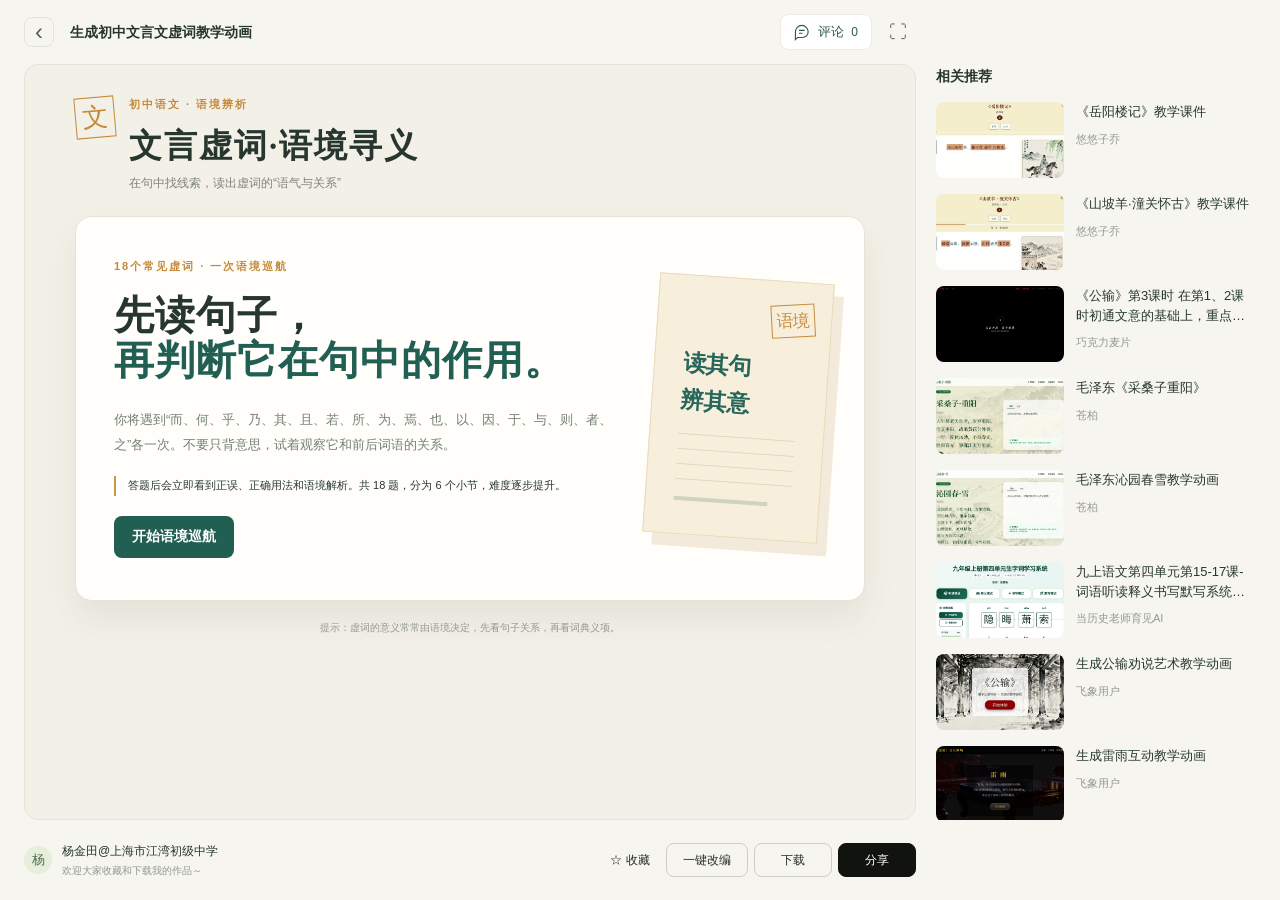
==== commit 85a53000: "Connect detail fullscreen action to annotation page" ====
--- a/detail.html
+++ b/detail.html
@@ -8,4 +8,4 @@
 在第1、2课时初通文意的基础上，重点研读论辩场景，赏析墨子缜密的论辩逻辑，可以考虑跨学科教学，语文和美术、信息技术、思政等融合。</p><small>巧克力麦片</small></div></article><article class="detail-recommendation"><img src="./文件详情页_files/JwwmZNBGWQ35Vw39wE4R2c.png" alt="" loading="lazy"><div><p>毛泽东《采桑子重阳》</p><small>苍柏</small></div></article><article class="detail-recommendation"><img src="./文件详情页_files/hGMYD43Jpicq8ZjE9L75Cg.png" alt="" loading="lazy"><div><p>毛泽东沁园春雪教学动画</p><small>苍柏</small></div></article><article class="detail-recommendation"><img src="./文件详情页_files/RGxp4Gha6MbQEvf3U6adBT.png" alt="" loading="lazy"><div><p>九上语文第四单元第15-17课-词语听读释义书写默写系统V4.0-张贯峰</p><small>当历史老师育见AI</small></div></article><article class="detail-recommendation"><img src="./文件详情页_files/33jnxq68U2HXf5PR7qRmtM.png" alt="" loading="lazy"><div><p>生成公输劝说艺术教学动画</p><small>飞象用户</small></div></article><article class="detail-recommendation"><img src="./文件详情页_files/Het4X7wxGKfTLQnZAAHeMD.png" alt="" loading="lazy"><div><p>生成雷雨互动教学动画</p><small>飞象用户</small></div></article></aside></main>
 <footer class="detail-footer"><div class="detail-author"><span class="avatar">杨</span><div><strong>杨金田@上海市江湾初级中学</strong><small>欢迎大家收藏和下载我的作品～</small></div></div><div class="detail-footer-actions"><button id="detail-favorite" aria-pressed="false">☆ 收藏</button><button id="detail-adapt">一键改编</button><button id="detail-download">下载</button><button id="detail-share" class="primary">分享</button></div></footer><button id="threads-toggle" class="comments-bubble" aria-label="查看全部评论" title="查看全部评论"><span class="bubble-icon"></span><span id="count">0</span></button><section id="comment-card" hidden aria-label="评论详情"></section><div id="marquee" hidden></div><div id="markers"></div><div id="highlight" hidden></div>
 <form id="composer" hidden aria-label="添加评论"><div class="composer-head"><span class="avatar" id="composer-avatar">李</span><strong id="composer-name">李文静</strong><button type="button" id="cancel-comment" aria-label="取消评论">×</button></div><blockquote id="quote"></blockquote><textarea id="comment-input" maxlength="2000" placeholder="添加评论…" aria-label="评论内容"></textarea><div class="composer-foot"><span>⌘ / Ctrl + Enter 发送</span><button type="submit" id="send" disabled aria-label="确定" title="确定">✓</button></div></form>
-<div id="selection-tools" hidden><div class="selection-buttons"><button id="ai-edit">✧ AI 编辑</button><button id="selection-comment">评论</button><button id="cancel-selection" aria-label="取消选取">×</button></div><form id="ai-form" hidden><textarea id="ai-input" aria-label="修改要求" placeholder="说说你想怎么修改" maxlength="2000"></textarea><button id="ai-submit" disabled aria-label="提交修改要求">✓</button><p id="ai-feedback" hidden role="status">当前为交互原型，尚未接入 AI 修改。你的要求已保留。</p></form></div><div id="toast" role="status" hidden></div><script src="file-examples.js?v=25"></script><script src="document-preview.js?v=25"></script><script src="comments.js?v=31"></script><script src="detail.js?v=33"></script></body></html>
+<div id="selection-tools" hidden><div class="selection-buttons"><button id="ai-edit">✧ AI 编辑</button><button id="selection-comment">评论</button><button id="cancel-selection" aria-label="取消选取">×</button></div><form id="ai-form" hidden><textarea id="ai-input" aria-label="修改要求" placeholder="说说你想怎么修改" maxlength="2000"></textarea><button id="ai-submit" disabled aria-label="提交修改要求">✓</button><p id="ai-feedback" hidden role="status">当前为交互原型，尚未接入 AI 修改。你的要求已保留。</p></form></div><div id="toast" role="status" hidden></div><script src="file-examples.js?v=25"></script><script src="document-preview.js?v=25"></script><script src="comments.js?v=34"></script><script src="detail.js?v=34"></script></body></html>
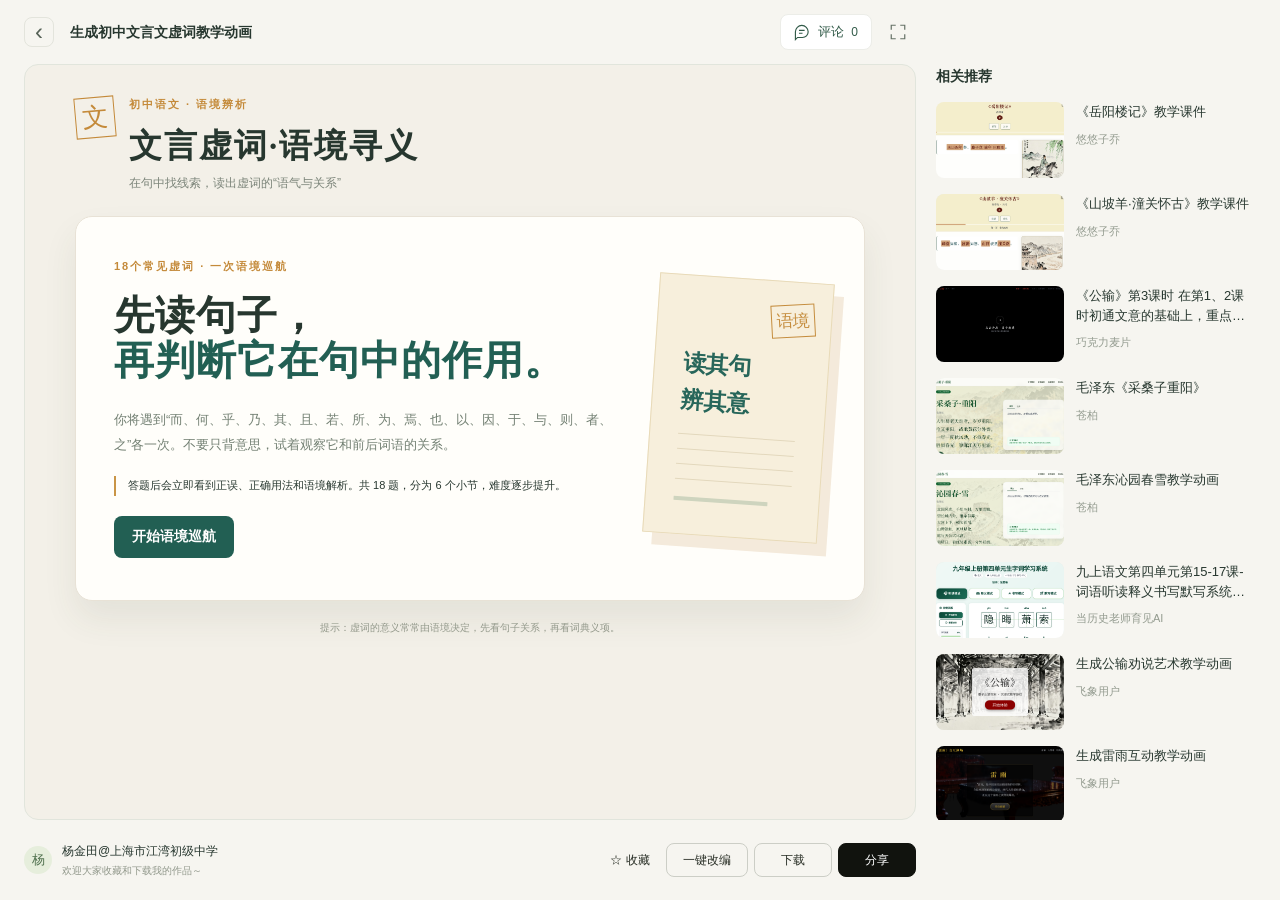
==== commit dd28d52a: "Unify detail and fullscreen comment controls and layout" ====
--- a/detail.html
+++ b/detail.html
@@ -1,5 +1,5 @@
 <!doctype html>
-<html lang="zh-CN"><head><meta charset="utf-8"><meta name="viewport" content="width=device-width,initial-scale=1"><title>文言虚词 · 语境寻义 — 飞象老师</title><link rel="stylesheet" href="comments.css?v=28"><link rel="stylesheet" href="document-preview.css?v=25"><link rel="stylesheet" href="detail.css?v=33"></head>
+<html lang="zh-CN"><head><meta charset="utf-8"><meta name="viewport" content="width=device-width,initial-scale=1"><title>文言虚词 · 语境寻义 — 飞象老师</title><link rel="stylesheet" href="comments.css?v=28"><link rel="stylesheet" href="document-preview.css?v=25"><link rel="stylesheet" href="detail.css?v=35"></head>
 <body class="detail-page" data-current-user="owner">
 <header class="site-head"><div class="detail-heading"><a class="detail-back" href="./works.html" aria-label="返回我的作品">‹</a><h1 id="detail-title">结合初中语文文言文常见18个虚词，生成虚词互动知识问答</h1></div><div class="tools"><button id="add-comment" class="mode-button" aria-label="添加批注" title="添加批注"></button></div></header>
 <div id="mode-tip" hidden><span><i></i>评论模式 · 点击课件中的文字、图片或卡片，添加评论</span><button id="exit-mode">退出评论</button></div>
@@ -8,4 +8,4 @@
 在第1、2课时初通文意的基础上，重点研读论辩场景，赏析墨子缜密的论辩逻辑，可以考虑跨学科教学，语文和美术、信息技术、思政等融合。</p><small>巧克力麦片</small></div></article><article class="detail-recommendation"><img src="./文件详情页_files/JwwmZNBGWQ35Vw39wE4R2c.png" alt="" loading="lazy"><div><p>毛泽东《采桑子重阳》</p><small>苍柏</small></div></article><article class="detail-recommendation"><img src="./文件详情页_files/hGMYD43Jpicq8ZjE9L75Cg.png" alt="" loading="lazy"><div><p>毛泽东沁园春雪教学动画</p><small>苍柏</small></div></article><article class="detail-recommendation"><img src="./文件详情页_files/RGxp4Gha6MbQEvf3U6adBT.png" alt="" loading="lazy"><div><p>九上语文第四单元第15-17课-词语听读释义书写默写系统V4.0-张贯峰</p><small>当历史老师育见AI</small></div></article><article class="detail-recommendation"><img src="./文件详情页_files/33jnxq68U2HXf5PR7qRmtM.png" alt="" loading="lazy"><div><p>生成公输劝说艺术教学动画</p><small>飞象用户</small></div></article><article class="detail-recommendation"><img src="./文件详情页_files/Het4X7wxGKfTLQnZAAHeMD.png" alt="" loading="lazy"><div><p>生成雷雨互动教学动画</p><small>飞象用户</small></div></article></aside></main>
 <footer class="detail-footer"><div class="detail-author"><span class="avatar">杨</span><div><strong>杨金田@上海市江湾初级中学</strong><small>欢迎大家收藏和下载我的作品～</small></div></div><div class="detail-footer-actions"><button id="detail-favorite" aria-pressed="false">☆ 收藏</button><button id="detail-adapt">一键改编</button><button id="detail-download">下载</button><button id="detail-share" class="primary">分享</button></div></footer><button id="threads-toggle" class="comments-bubble" aria-label="查看全部评论" title="查看全部评论"><span class="bubble-icon"></span><span id="count">0</span></button><section id="comment-card" hidden aria-label="评论详情"></section><div id="marquee" hidden></div><div id="markers"></div><div id="highlight" hidden></div>
 <form id="composer" hidden aria-label="添加评论"><div class="composer-head"><span class="avatar" id="composer-avatar">李</span><strong id="composer-name">李文静</strong><button type="button" id="cancel-comment" aria-label="取消评论">×</button></div><blockquote id="quote"></blockquote><textarea id="comment-input" maxlength="2000" placeholder="添加评论…" aria-label="评论内容"></textarea><div class="composer-foot"><span>⌘ / Ctrl + Enter 发送</span><button type="submit" id="send" disabled aria-label="确定" title="确定">✓</button></div></form>
-<div id="selection-tools" hidden><div class="selection-buttons"><button id="ai-edit">✧ AI 编辑</button><button id="selection-comment">评论</button><button id="cancel-selection" aria-label="取消选取">×</button></div><form id="ai-form" hidden><textarea id="ai-input" aria-label="修改要求" placeholder="说说你想怎么修改" maxlength="2000"></textarea><button id="ai-submit" disabled aria-label="提交修改要求">✓</button><p id="ai-feedback" hidden role="status">当前为交互原型，尚未接入 AI 修改。你的要求已保留。</p></form></div><div id="toast" role="status" hidden></div><script src="file-examples.js?v=25"></script><script src="document-preview.js?v=25"></script><script src="comments.js?v=34"></script><script src="detail.js?v=34"></script></body></html>
+<div id="selection-tools" hidden><div class="selection-buttons"><button id="ai-edit">✧ AI 编辑</button><button id="selection-comment">评论</button><button id="cancel-selection" aria-label="取消选取">×</button></div><form id="ai-form" hidden><textarea id="ai-input" aria-label="修改要求" placeholder="说说你想怎么修改" maxlength="2000"></textarea><button id="ai-submit" disabled aria-label="提交修改要求">✓</button><p id="ai-feedback" hidden role="status">当前为交互原型，尚未接入 AI 修改。你的要求已保留。</p></form></div><div id="toast" role="status" hidden></div><script src="file-examples.js?v=25"></script><script src="document-preview.js?v=25"></script><script src="comments.js?v=34"></script><script src="preview-controls.js?v=35"></script><script src="detail.js?v=35"></script></body></html>
--- a/detail.css
+++ b/detail.css
@@ -49,3 +49,9 @@
 .detail-footer-actions #detail-share:hover{background:#2b3227}
 @media(max-width:1100px){.detail-page .site-head{padding-right:324px}.detail-footer{flex-wrap:wrap}.detail-footer-actions{margin-left:auto}}
 @media(max-width:760px){.detail-page .site-head{padding-right:14px}.detail-footer{padding-right:12px}.detail-footer-actions button{min-width:60px;padding:6px 10px}}
+/* Standalone fullscreen uses the same toolbar and docked comment panel. */
+.detail-page.fullscreen-page .site-head{max-width:none;padding-right:24px}
+.detail-page.fullscreen-page:has(#panel:not([hidden])) .site-head{padding-right:364px}
+.detail-page.fullscreen-page .workspace,.detail-page.fullscreen-page.commenting .workspace{max-width:none;height:calc(100dvh - 80px)}
+@media(max-width:1100px){.detail-page.fullscreen-page:has(#panel:not([hidden])) .site-head{padding-right:324px}}
+@media(max-width:760px){.detail-page.fullscreen-page .site-head,.detail-page.fullscreen-page:has(#panel:not([hidden])) .site-head{padding-right:14px}.detail-page.fullscreen-page .workspace{height:calc(100dvh - 112px)}}
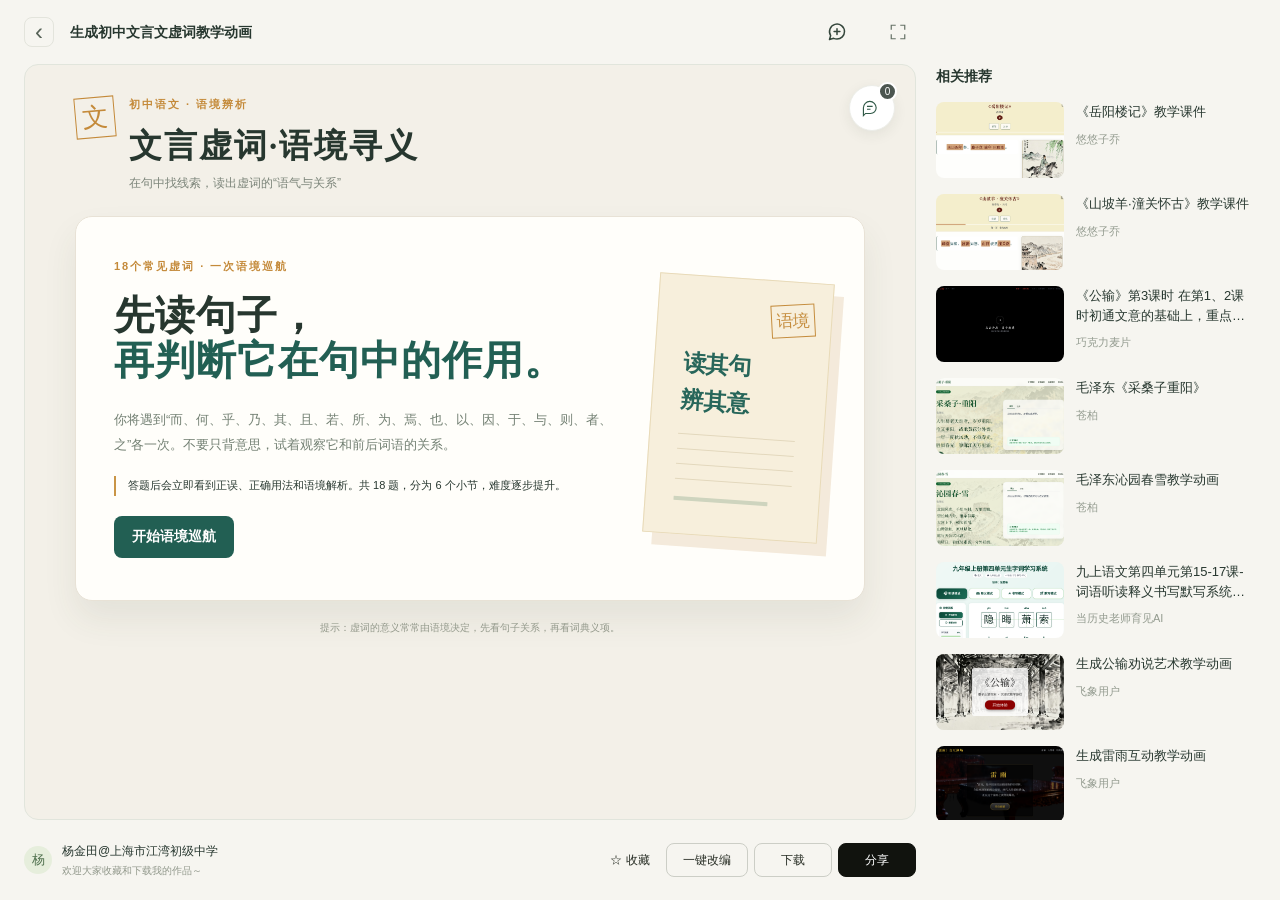
==== commit 849cc2ae: "Unify comment entry points across preview surfaces" ====
--- a/detail.html
+++ b/detail.html
@@ -1,11 +1,11 @@
 <!doctype html>
-<html lang="zh-CN"><head><meta charset="utf-8"><meta name="viewport" content="width=device-width,initial-scale=1"><title>文言虚词 · 语境寻义 — 飞象老师</title><link rel="stylesheet" href="comments.css?v=28"><link rel="stylesheet" href="document-preview.css?v=25"><link rel="stylesheet" href="detail.css?v=35"></head>
+<html lang="zh-CN"><head><meta charset="utf-8"><meta name="viewport" content="width=device-width,initial-scale=1"><title>文言虚词 · 语境寻义 — 飞象老师</title><link rel="stylesheet" href="comments.css?v=36"><link rel="stylesheet" href="document-preview.css?v=25"><link rel="stylesheet" href="detail.css?v=36"></head>
 <body class="detail-page" data-current-user="owner">
-<header class="site-head"><div class="detail-heading"><a class="detail-back" href="./works.html" aria-label="返回我的作品">‹</a><h1 id="detail-title">结合初中语文文言文常见18个虚词，生成虚词互动知识问答</h1></div><div class="tools"><button id="add-comment" class="mode-button" aria-label="添加批注" title="添加批注"></button></div></header>
+<header class="site-head"><div class="detail-heading"><a class="detail-back" href="./works.html" aria-label="返回我的作品">‹</a><h1 id="detail-title">结合初中语文文言文常见18个虚词，生成虚词互动知识问答</h1></div><div class="tools"><button id="add-comment" class="mode-button" aria-label="添加评论" title="添加评论"></button></div></header>
 <div id="mode-tip" hidden><span><i></i>评论模式 · 点击课件中的文字、图片或卡片，添加评论</span><button id="exit-mode">退出评论</button></div>
 <main class="workspace"><aside id="edit-chat" hidden aria-label="AI 修改对话"><div class="chat-head"><div><strong>AI 修改</strong><small>围绕当前课件继续调整</small></div><button id="close-chat" aria-label="收起修改对话">×</button></div><div id="chat-messages"><div class="chat-welcome"><span>✧</span><h2>把建议变成修改</h2><p>引用课件中的评论，或选中内容提出修改要求。</p></div></div><form id="chat-form"><div class="attachment-head"><button id="toggle-attachments" type="button" aria-expanded="true">引用内容 <span id="attachment-count">0</span></button><button id="clear-attachments" type="button">清空</button></div><div id="chat-attachments"></div><textarea id="chat-input" aria-label="修改对话消息" placeholder="补充修改要求，或按引用的评论调整…" maxlength="4000"></textarea><div class="chat-send-row"><span>修改当前课件</span><button id="chat-send" class="primary" aria-label="发送修改要求" disabled>↑</button></div><p id="chat-error" role="status" hidden></p></form></aside><section class="canvas" id="canvas" aria-label="课件预览"><button id="detail-fullscreen" aria-label="全屏预览">⛶ 全屏</button><div class="lesson" id="lesson"><div class="lesson-heading"><span class="seal" data-commentable>文</span><div><p class="eyebrow" data-commentable>初中语文 · 语境辨析</p><h1 data-commentable>文言虚词·语境寻义</h1><p class="subtitle" data-commentable>在句中找线索，读出虚词的“语气与关系”</p></div></div><div class="cover"><div class="cover-copy"><p class="eyebrow" data-commentable>18个常见虚词 · 一次语境巡航</p><h2 data-commentable>先读句子，<br><em>再判断它在句中的作用。</em></h2><p class="intro" data-commentable>你将遇到“而、何、乎、乃、其、且、若、所、为、焉、也、以、因、于、与、则、者、之”各一次。不要只背意思，试着观察它和前后词语的关系。</p><p class="note" data-commentable>答题后会立即看到正误、正确用法和语境解析。共 18 题，分为 6 个小节，难度逐步提升。</p><button class="start" id="start" data-commentable>开始语境巡航</button></div><div class="paper" data-commentable role="img" aria-label="读其句，辨其意"><span>语境</span><strong>读其句<br>辨其意</strong><i></i><i></i><i></i><i></i><b></b></div></div><p class="lesson-foot" data-commentable>提示：虚词的意义常常由语境决定，先看句子关系，再看词典义项。</p></div><div id="quiz" hidden><button id="back-cover" class="back-cover">‹ 返回课件首页</button><iframe id="course-frame" title="文言虚词互动练习" src="courseware.html" sandbox="allow-scripts allow-same-origin"></iframe></div></section>
 <aside id="panel" hidden aria-label="课件评论"><div class="panel-head"><h2>评论 <span id="panel-count">0</span></h2><button id="close-panel" aria-label="关闭评论面板">×</button></div><div id="thread-list"></div><div class="panel-bulk" id="panel-bulk" hidden><button id="revise-all" class="primary">一键全部修改</button></div></aside><aside id="detail-recommendations" aria-label="相关推荐"><h2>相关推荐</h2><article class="detail-recommendation"><img src="./文件详情页_files/TRWwrHUAxd6QvVJCUujNQP.png" alt="" loading="lazy"><div><p>《岳阳楼记》教学课件</p><small>悠悠子乔</small></div></article><article class="detail-recommendation"><img src="./文件详情页_files/nLKCg3E2eRx4oBBVTKG2jk.png" alt="" loading="lazy"><div><p>《山坡羊·潼关怀古》教学课件</p><small>悠悠子乔</small></div></article><article class="detail-recommendation"><img src="./文件详情页_files/JQMCxR5Jtrm7efFmc6kdR6.png" alt="" loading="lazy"><div><p>《公输》第3课时
 在第1、2课时初通文意的基础上，重点研读论辩场景，赏析墨子缜密的论辩逻辑，可以考虑跨学科教学，语文和美术、信息技术、思政等融合。</p><small>巧克力麦片</small></div></article><article class="detail-recommendation"><img src="./文件详情页_files/JwwmZNBGWQ35Vw39wE4R2c.png" alt="" loading="lazy"><div><p>毛泽东《采桑子重阳》</p><small>苍柏</small></div></article><article class="detail-recommendation"><img src="./文件详情页_files/hGMYD43Jpicq8ZjE9L75Cg.png" alt="" loading="lazy"><div><p>毛泽东沁园春雪教学动画</p><small>苍柏</small></div></article><article class="detail-recommendation"><img src="./文件详情页_files/RGxp4Gha6MbQEvf3U6adBT.png" alt="" loading="lazy"><div><p>九上语文第四单元第15-17课-词语听读释义书写默写系统V4.0-张贯峰</p><small>当历史老师育见AI</small></div></article><article class="detail-recommendation"><img src="./文件详情页_files/33jnxq68U2HXf5PR7qRmtM.png" alt="" loading="lazy"><div><p>生成公输劝说艺术教学动画</p><small>飞象用户</small></div></article><article class="detail-recommendation"><img src="./文件详情页_files/Het4X7wxGKfTLQnZAAHeMD.png" alt="" loading="lazy"><div><p>生成雷雨互动教学动画</p><small>飞象用户</small></div></article></aside></main>
 <footer class="detail-footer"><div class="detail-author"><span class="avatar">杨</span><div><strong>杨金田@上海市江湾初级中学</strong><small>欢迎大家收藏和下载我的作品～</small></div></div><div class="detail-footer-actions"><button id="detail-favorite" aria-pressed="false">☆ 收藏</button><button id="detail-adapt">一键改编</button><button id="detail-download">下载</button><button id="detail-share" class="primary">分享</button></div></footer><button id="threads-toggle" class="comments-bubble" aria-label="查看全部评论" title="查看全部评论"><span class="bubble-icon"></span><span id="count">0</span></button><section id="comment-card" hidden aria-label="评论详情"></section><div id="marquee" hidden></div><div id="markers"></div><div id="highlight" hidden></div>
 <form id="composer" hidden aria-label="添加评论"><div class="composer-head"><span class="avatar" id="composer-avatar">李</span><strong id="composer-name">李文静</strong><button type="button" id="cancel-comment" aria-label="取消评论">×</button></div><blockquote id="quote"></blockquote><textarea id="comment-input" maxlength="2000" placeholder="添加评论…" aria-label="评论内容"></textarea><div class="composer-foot"><span>⌘ / Ctrl + Enter 发送</span><button type="submit" id="send" disabled aria-label="确定" title="确定">✓</button></div></form>
-<div id="selection-tools" hidden><div class="selection-buttons"><button id="ai-edit">✧ AI 编辑</button><button id="selection-comment">评论</button><button id="cancel-selection" aria-label="取消选取">×</button></div><form id="ai-form" hidden><textarea id="ai-input" aria-label="修改要求" placeholder="说说你想怎么修改" maxlength="2000"></textarea><button id="ai-submit" disabled aria-label="提交修改要求">✓</button><p id="ai-feedback" hidden role="status">当前为交互原型，尚未接入 AI 修改。你的要求已保留。</p></form></div><div id="toast" role="status" hidden></div><script src="file-examples.js?v=25"></script><script src="document-preview.js?v=25"></script><script src="comments.js?v=34"></script><script src="preview-controls.js?v=35"></script><script src="detail.js?v=35"></script></body></html>
+<div id="selection-tools" hidden><div class="selection-buttons"><button id="ai-edit">✧ AI 编辑</button><button id="selection-comment">评论</button><button id="cancel-selection" aria-label="取消选取">×</button></div><form id="ai-form" hidden><textarea id="ai-input" aria-label="修改要求" placeholder="说说你想怎么修改" maxlength="2000"></textarea><button id="ai-submit" disabled aria-label="提交修改要求">✓</button><p id="ai-feedback" hidden role="status">当前为交互原型，尚未接入 AI 修改。你的要求已保留。</p></form></div><div id="toast" role="status" hidden></div><script src="file-examples.js?v=25"></script><script src="document-preview.js?v=25"></script><script src="comments.js?v=36"></script><script src="preview-controls.js?v=36"></script><script src="detail.js?v=35"></script></body></html>
--- a/detail.css
+++ b/detail.css
@@ -4,12 +4,13 @@
 .detail-back{display:grid;place-items:center;flex-shrink:0;width:30px;height:30px;border:1px solid #e3e4dc;border-radius:8px;color:#566257;text-decoration:none;font-size:24px}
 .detail-heading h1{font:600 14px/1.5 -apple-system,BlinkMacSystemFont,"PingFang SC",sans-serif;letter-spacing:0;overflow:hidden;text-overflow:ellipsis;white-space:nowrap;margin:0}
 .detail-page .tools{flex-shrink:0;gap:10px;width:auto}
-.detail-page #add-comment{display:flex;align-items:center;gap:7px;width:auto;height:36px;padding:8px 12px;white-space:nowrap}
-.detail-page .comments-bubble{position:static;display:flex!important;align-items:center;gap:7px;width:auto;height:36px;border-radius:8px;padding:8px 13px;background:#fff;box-shadow:none;font-size:13px;color:#315a48}
+.detail-page #add-comment{display:flex;align-items:center;justify-content:center;width:36px;height:36px;padding:8px;white-space:nowrap}
+.detail-page #add-comment span{display:none}
+.detail-page .comments-bubble{position:absolute;display:block!important;right:20px;top:20px;width:46px;height:46px;border-radius:50%;padding:12px;background:#fff;box-shadow:0 4px 14px #25392a13;color:#315a48;z-index:20}
 .detail-page .comments-bubble[hidden]{display:none!important}
 .detail-page .comments-bubble[aria-expanded=true]{background:#e5ede3;border-color:#b9cdb7}
 .detail-page .bubble-icon svg{width:17px;height:17px}
-.detail-page .comments-bubble #count{position:static;background:transparent;color:inherit;border:0;font-size:12px;min-width:0}
+.detail-page .comments-bubble #count{position:absolute;right:-3px;top:-4px;background:#4c5650;color:#fff;border:2px solid #fff;border-radius:10px;font-size:10px;min-width:19px;line-height:15px}
 .detail-page .workspace,.detail-page.commenting .workspace{max-width:1540px;margin:auto;display:flex;gap:20px;padding:0 24px;height:calc(100dvh - 144px);min-height:460px}
 .detail-page .canvas{border-radius:14px;min-width:0;background:#f3f0e8}
 .detail-page .lesson{margin:32px auto;padding:0 50px}
@@ -38,9 +39,10 @@
 .detail-page #detail-fullscreen:hover{background:#e9ece5}
 .detail-page #panel .panel-head{gap:10px;padding:14px 12px;border-bottom:1px solid #eef0e9}
 .detail-page #panel .panel-head h2{margin-right:auto}
-.detail-page #panel #add-comment{margin:0;gap:5px;height:30px;padding:5px 9px;border:1px solid #dce4d8;border-radius:6px;font-size:12px;color:#365c48;background:#f5f8f2}
-.detail-page #panel #add-comment[aria-pressed=true]{background:#e2ecdd;border-color:#b5c9ae}
-.detail-page #panel #add-comment svg{width:15px;height:15px}
+.detail-page .tools #add-comment{margin:0;border:1px solid transparent;border-radius:8px;color:#34463b;background:transparent}
+.detail-page .tools #add-comment:hover{background:#e5eade}
+.detail-page .tools #add-comment[aria-pressed=true]{background:#e2ecdd;border-color:#b5c9ae}
+.detail-page .tools #add-comment svg{width:20px;height:20px}
 .detail-footer-actions{flex-shrink:0;align-items:center;gap:6px}
 .detail-footer-actions button{height:34px;min-width:78px;padding:6px 16px;border:1px solid #cccec6;border-radius:8px;background:transparent;color:#292f26;font-weight:500;white-space:nowrap}
 .detail-footer-actions #detail-favorite{min-width:60px;border-color:transparent;padding:6px 8px;font-weight:400}
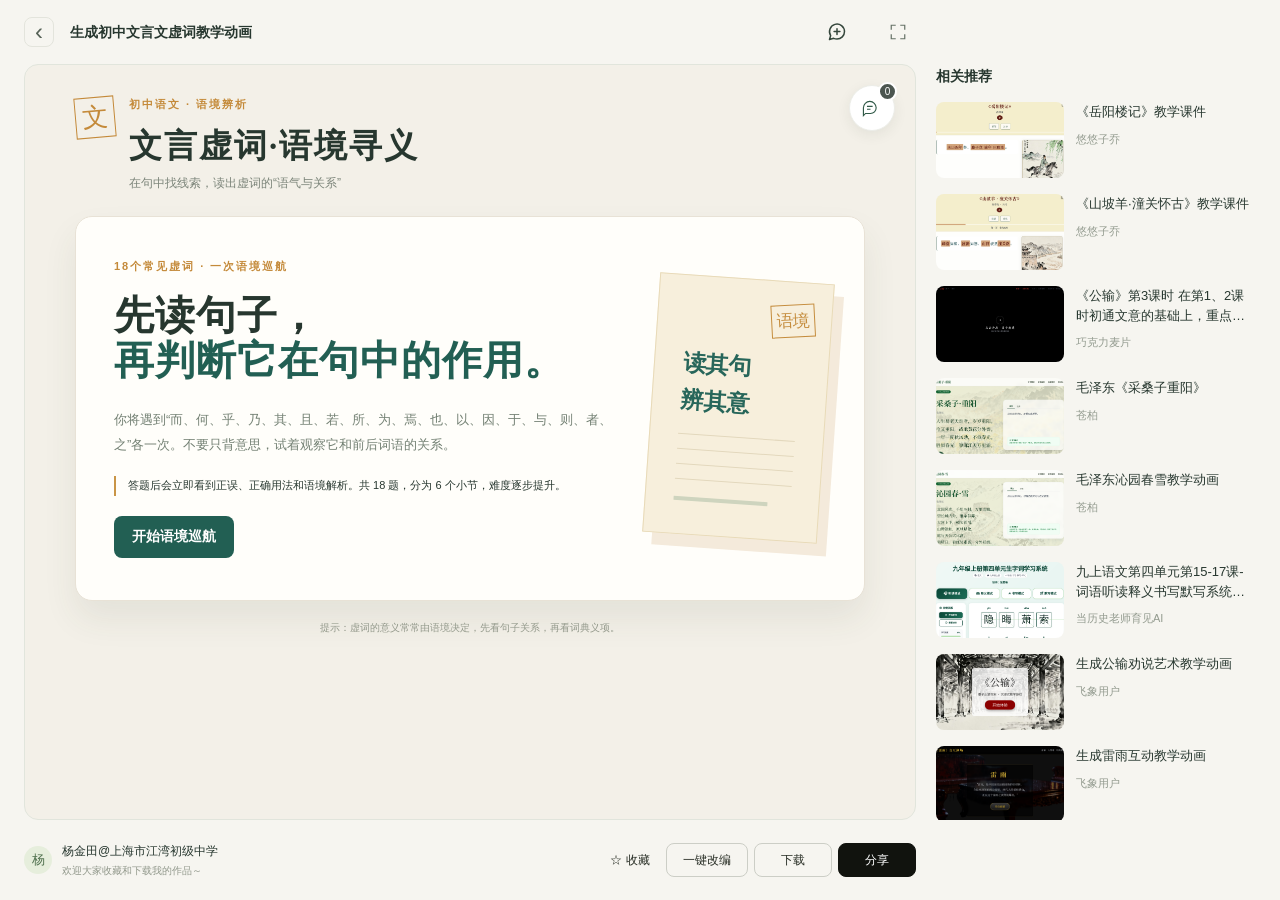
==== commit 8a0d7af1: "Keep delete as the only comment menu action" ====
--- a/detail.html
+++ b/detail.html
@@ -8,4 +8,4 @@
 在第1、2课时初通文意的基础上，重点研读论辩场景，赏析墨子缜密的论辩逻辑，可以考虑跨学科教学，语文和美术、信息技术、思政等融合。</p><small>巧克力麦片</small></div></article><article class="detail-recommendation"><img src="./文件详情页_files/JwwmZNBGWQ35Vw39wE4R2c.png" alt="" loading="lazy"><div><p>毛泽东《采桑子重阳》</p><small>苍柏</small></div></article><article class="detail-recommendation"><img src="./文件详情页_files/hGMYD43Jpicq8ZjE9L75Cg.png" alt="" loading="lazy"><div><p>毛泽东沁园春雪教学动画</p><small>苍柏</small></div></article><article class="detail-recommendation"><img src="./文件详情页_files/RGxp4Gha6MbQEvf3U6adBT.png" alt="" loading="lazy"><div><p>九上语文第四单元第15-17课-词语听读释义书写默写系统V4.0-张贯峰</p><small>当历史老师育见AI</small></div></article><article class="detail-recommendation"><img src="./文件详情页_files/33jnxq68U2HXf5PR7qRmtM.png" alt="" loading="lazy"><div><p>生成公输劝说艺术教学动画</p><small>飞象用户</small></div></article><article class="detail-recommendation"><img src="./文件详情页_files/Het4X7wxGKfTLQnZAAHeMD.png" alt="" loading="lazy"><div><p>生成雷雨互动教学动画</p><small>飞象用户</small></div></article></aside></main>
 <footer class="detail-footer"><div class="detail-author"><span class="avatar">杨</span><div><strong>杨金田@上海市江湾初级中学</strong><small>欢迎大家收藏和下载我的作品～</small></div></div><div class="detail-footer-actions"><button id="detail-favorite" aria-pressed="false">☆ 收藏</button><button id="detail-adapt">一键改编</button><button id="detail-download">下载</button><button id="detail-share" class="primary">分享</button></div></footer><button id="threads-toggle" class="comments-bubble" aria-label="查看全部评论" title="查看全部评论"><span class="bubble-icon"></span><span id="count">0</span></button><section id="comment-card" hidden aria-label="评论详情"></section><div id="marquee" hidden></div><div id="markers"></div><div id="highlight" hidden></div>
 <form id="composer" hidden aria-label="添加评论"><div class="composer-head"><span class="avatar" id="composer-avatar">李</span><strong id="composer-name">李文静</strong><button type="button" id="cancel-comment" aria-label="取消评论">×</button></div><blockquote id="quote"></blockquote><textarea id="comment-input" maxlength="2000" placeholder="添加评论…" aria-label="评论内容"></textarea><div class="composer-foot"><span>⌘ / Ctrl + Enter 发送</span><button type="submit" id="send" disabled aria-label="确定" title="确定">✓</button></div></form>
-<div id="selection-tools" hidden><div class="selection-buttons"><button id="ai-edit">✧ AI 编辑</button><button id="selection-comment">评论</button><button id="cancel-selection" aria-label="取消选取">×</button></div><form id="ai-form" hidden><textarea id="ai-input" aria-label="修改要求" placeholder="说说你想怎么修改" maxlength="2000"></textarea><button id="ai-submit" disabled aria-label="提交修改要求">✓</button><p id="ai-feedback" hidden role="status">当前为交互原型，尚未接入 AI 修改。你的要求已保留。</p></form></div><div id="toast" role="status" hidden></div><script src="file-examples.js?v=25"></script><script src="document-preview.js?v=25"></script><script src="comments.js?v=36"></script><script src="preview-controls.js?v=36"></script><script src="detail.js?v=35"></script></body></html>
+<div id="selection-tools" hidden><div class="selection-buttons"><button id="ai-edit">✧ AI 编辑</button><button id="selection-comment">评论</button><button id="cancel-selection" aria-label="取消选取">×</button></div><form id="ai-form" hidden><textarea id="ai-input" aria-label="修改要求" placeholder="说说你想怎么修改" maxlength="2000"></textarea><button id="ai-submit" disabled aria-label="提交修改要求">✓</button><p id="ai-feedback" hidden role="status">当前为交互原型，尚未接入 AI 修改。你的要求已保留。</p></form></div><div id="toast" role="status" hidden></div><script src="file-examples.js?v=25"></script><script src="document-preview.js?v=25"></script><script src="comments.js?v=37"></script><script src="preview-controls.js?v=36"></script><script src="detail.js?v=35"></script></body></html>
